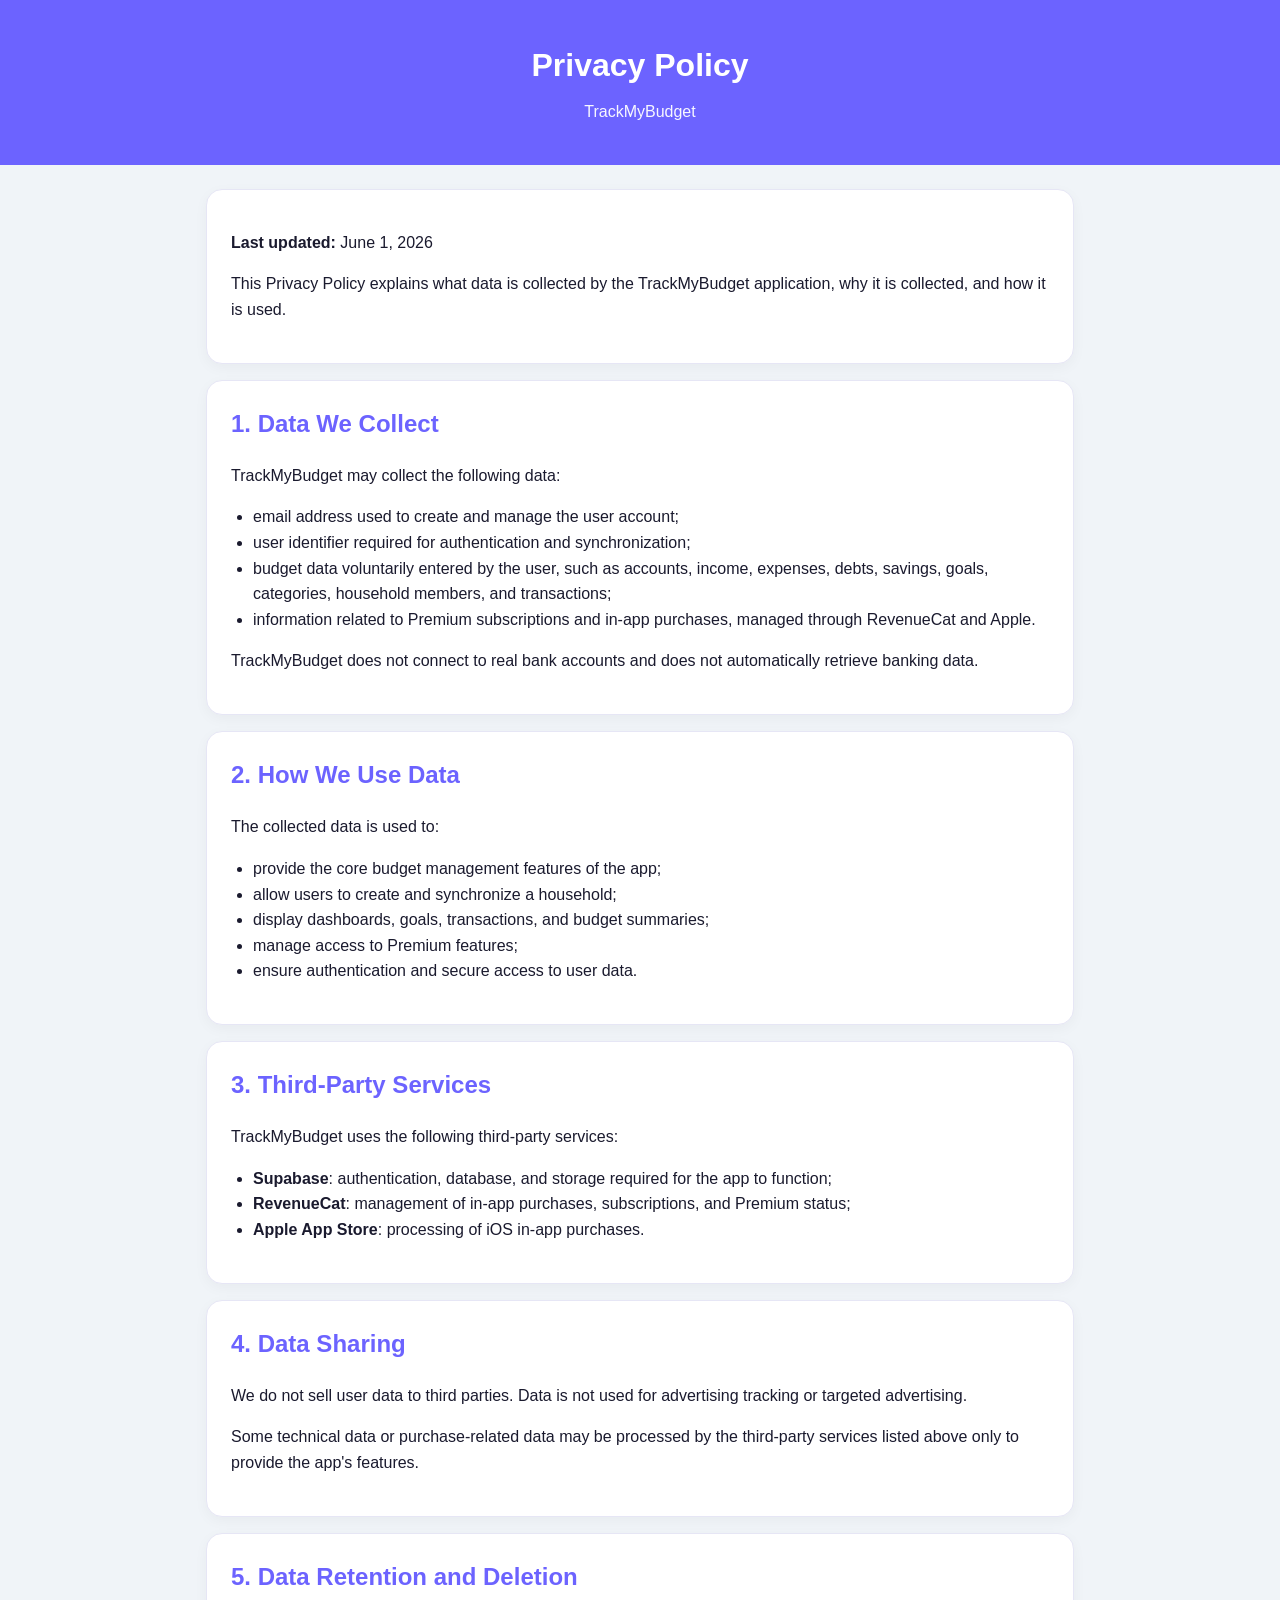
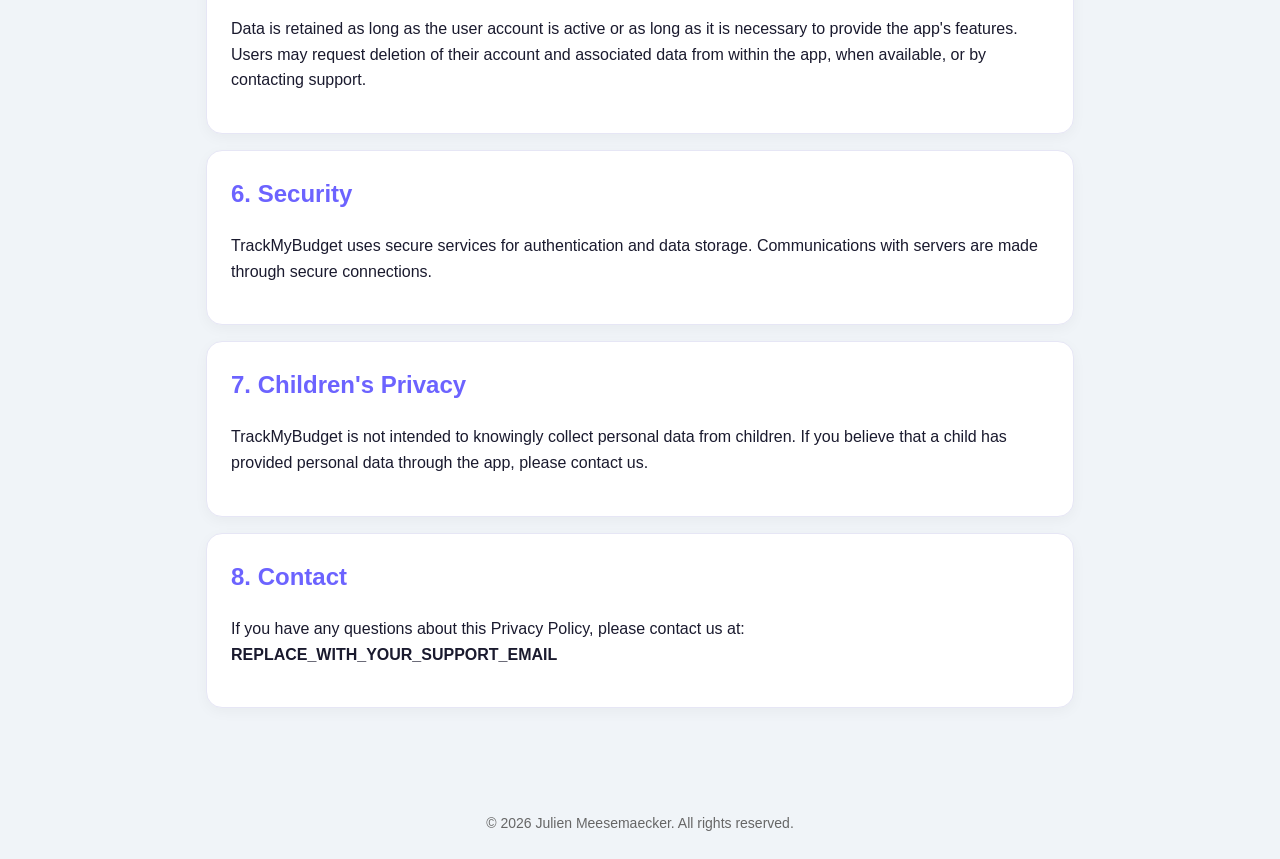
==== privacy_en.html @ 08b19006 "Add files via upload" ====
<!doctype html>
<html lang="en">
<head>
  <meta charset="utf-8">
  <meta name="viewport" content="width=device-width, initial-scale=1">
  <title>TrackMyBudget - Privacy Policy</title>
  <link rel="stylesheet" href="styles.css">
</head>
<body>
  <header>
    <h1>Privacy Policy</h1>
    <p>TrackMyBudget</p>
  </header>

  <main>
    <section class="card">
      <p><strong>Last updated:</strong> June 1, 2026</p>
      <p>
        This Privacy Policy explains what data is collected by the TrackMyBudget application,
        why it is collected, and how it is used.
      </p>
    </section>

    <section class="card">
      <h2>1. Data We Collect</h2>
      <p>TrackMyBudget may collect the following data:</p>
      <ul>
        <li>email address used to create and manage the user account;</li>
        <li>user identifier required for authentication and synchronization;</li>
        <li>budget data voluntarily entered by the user, such as accounts, income, expenses, debts, savings, goals, categories, household members, and transactions;</li>
        <li>information related to Premium subscriptions and in-app purchases, managed through RevenueCat and Apple.</li>
      </ul>
      <p>
        TrackMyBudget does not connect to real bank accounts and does not automatically retrieve banking data.
      </p>
    </section>

    <section class="card">
      <h2>2. How We Use Data</h2>
      <p>The collected data is used to:</p>
      <ul>
        <li>provide the core budget management features of the app;</li>
        <li>allow users to create and synchronize a household;</li>
        <li>display dashboards, goals, transactions, and budget summaries;</li>
        <li>manage access to Premium features;</li>
        <li>ensure authentication and secure access to user data.</li>
      </ul>
    </section>

    <section class="card">
      <h2>3. Third-Party Services</h2>
      <p>TrackMyBudget uses the following third-party services:</p>
      <ul>
        <li><strong>Supabase</strong>: authentication, database, and storage required for the app to function;</li>
        <li><strong>RevenueCat</strong>: management of in-app purchases, subscriptions, and Premium status;</li>
        <li><strong>Apple App Store</strong>: processing of iOS in-app purchases.</li>
      </ul>
    </section>

    <section class="card">
      <h2>4. Data Sharing</h2>
      <p>
        We do not sell user data to third parties. Data is not used for advertising tracking or targeted advertising.
      </p>
      <p>
        Some technical data or purchase-related data may be processed by the third-party services listed above
        only to provide the app's features.
      </p>
    </section>

    <section class="card">
      <h2>5. Data Retention and Deletion</h2>
      <p>
        Data is retained as long as the user account is active or as long as it is necessary to provide the app's features.
        Users may request deletion of their account and associated data from within the app, when available,
        or by contacting support.
      </p>
    </section>

    <section class="card">
      <h2>6. Security</h2>
      <p>
        TrackMyBudget uses secure services for authentication and data storage.
        Communications with servers are made through secure connections.
      </p>
    </section>

    <section class="card">
      <h2>7. Children's Privacy</h2>
      <p>
        TrackMyBudget is not intended to knowingly collect personal data from children.
        If you believe that a child has provided personal data through the app, please contact us.
      </p>
    </section>

    <section class="card">
      <h2>8. Contact</h2>
      <p>
        If you have any questions about this Privacy Policy, please contact us at:
        <strong>REPLACE_WITH_YOUR_SUPPORT_EMAIL</strong>
      </p>
    </section>
  </main>

  <footer>
    © 2026 Julien Meesemaecker. All rights reserved.
  </footer>
</body>
</html>
---- styles.css ----
:root{--bg:#f0f4f8;--card:#fff;--primary:#6c63ff;--text:#1a1a2e;--muted:#666;--border:#e6e6f5}*{box-sizing:border-box}body{margin:0;font-family:-apple-system,BlinkMacSystemFont,"Segoe UI",Roboto,Arial,sans-serif;background:var(--bg);color:var(--text);line-height:1.6}header{background:var(--primary);color:#fff;padding:40px 20px;text-align:center}header h1{margin:0;font-size:32px}header p{margin:8px 0 0;opacity:.95}main{max-width:900px;margin:24px auto;padding:0 16px 40px}.card{background:var(--card);border:1px solid var(--border);border-radius:16px;padding:24px;margin-bottom:16px;box-shadow:0 4px 14px rgba(0,0,0,.04)}h2{color:var(--primary);margin-top:0}a{color:var(--primary);font-weight:600}ul{padding-left:22px}footer{text-align:center;color:var(--muted);padding:24px;font-size:14px}
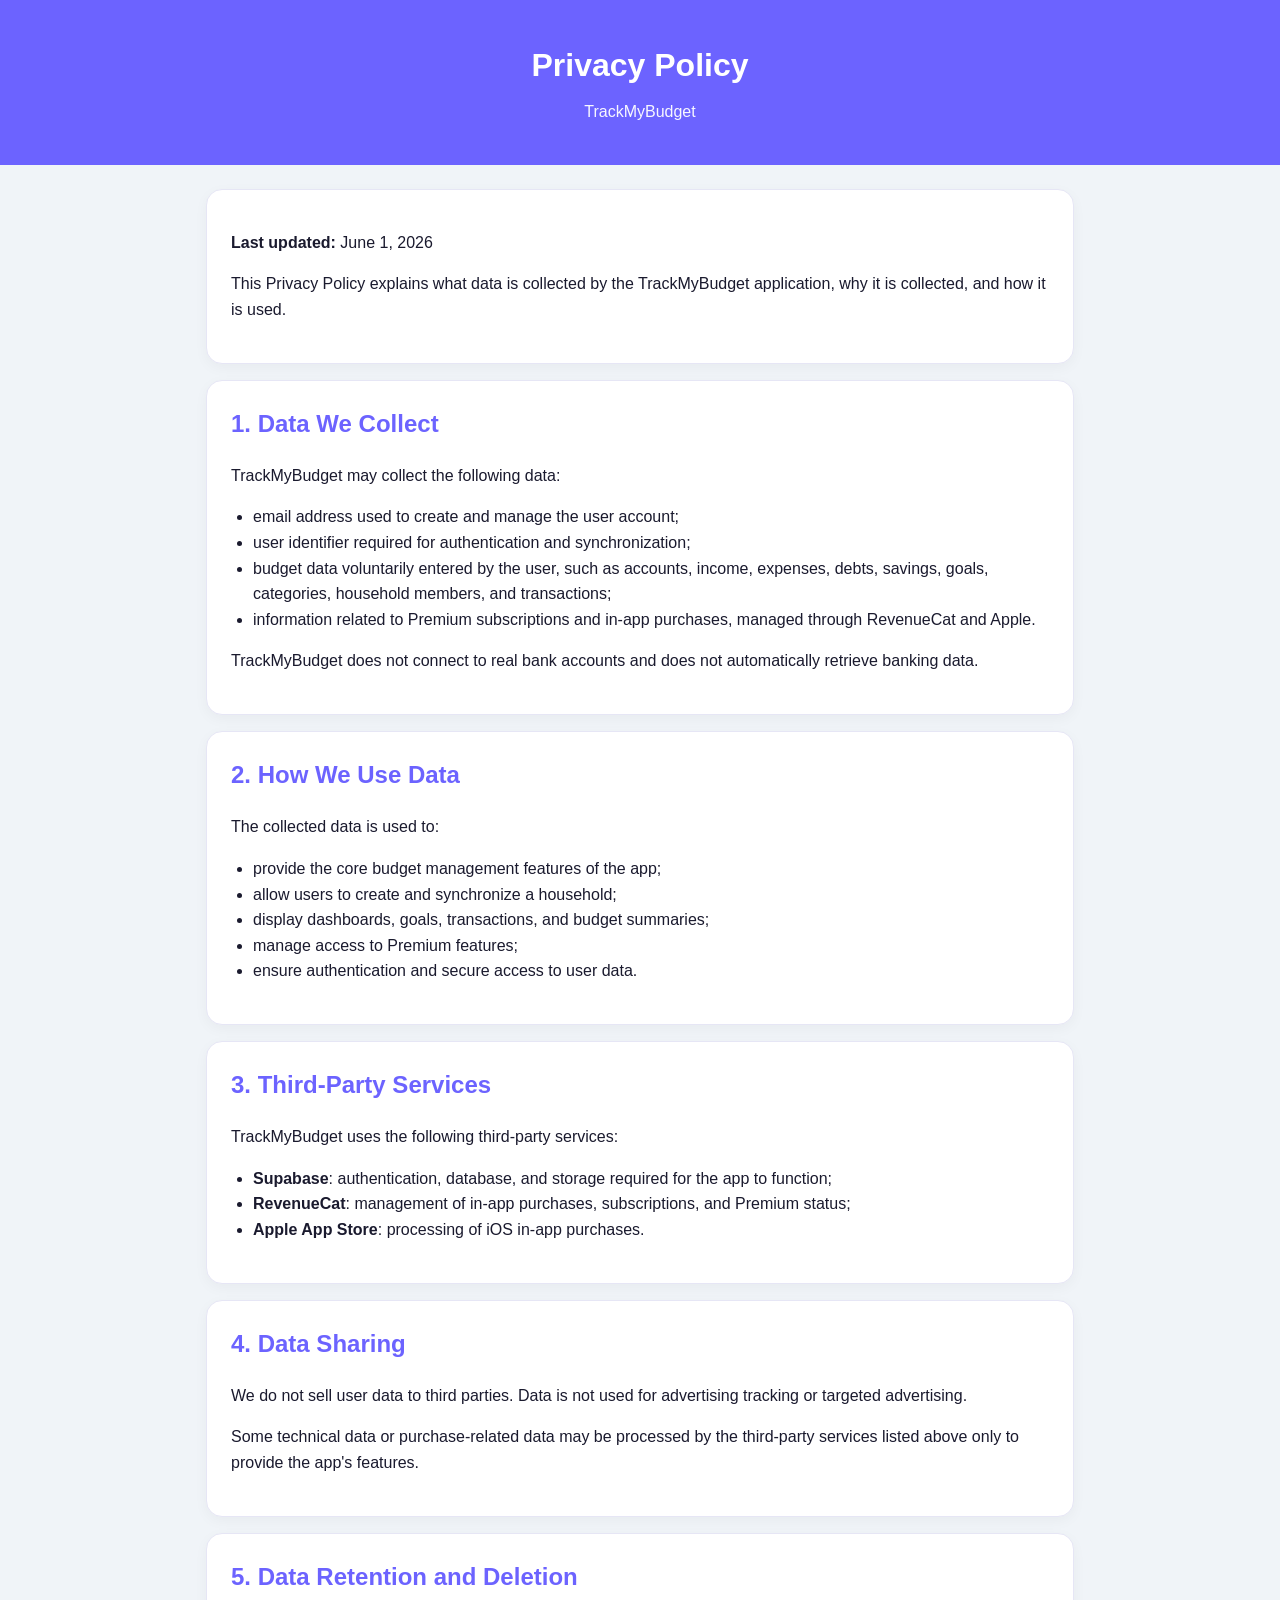
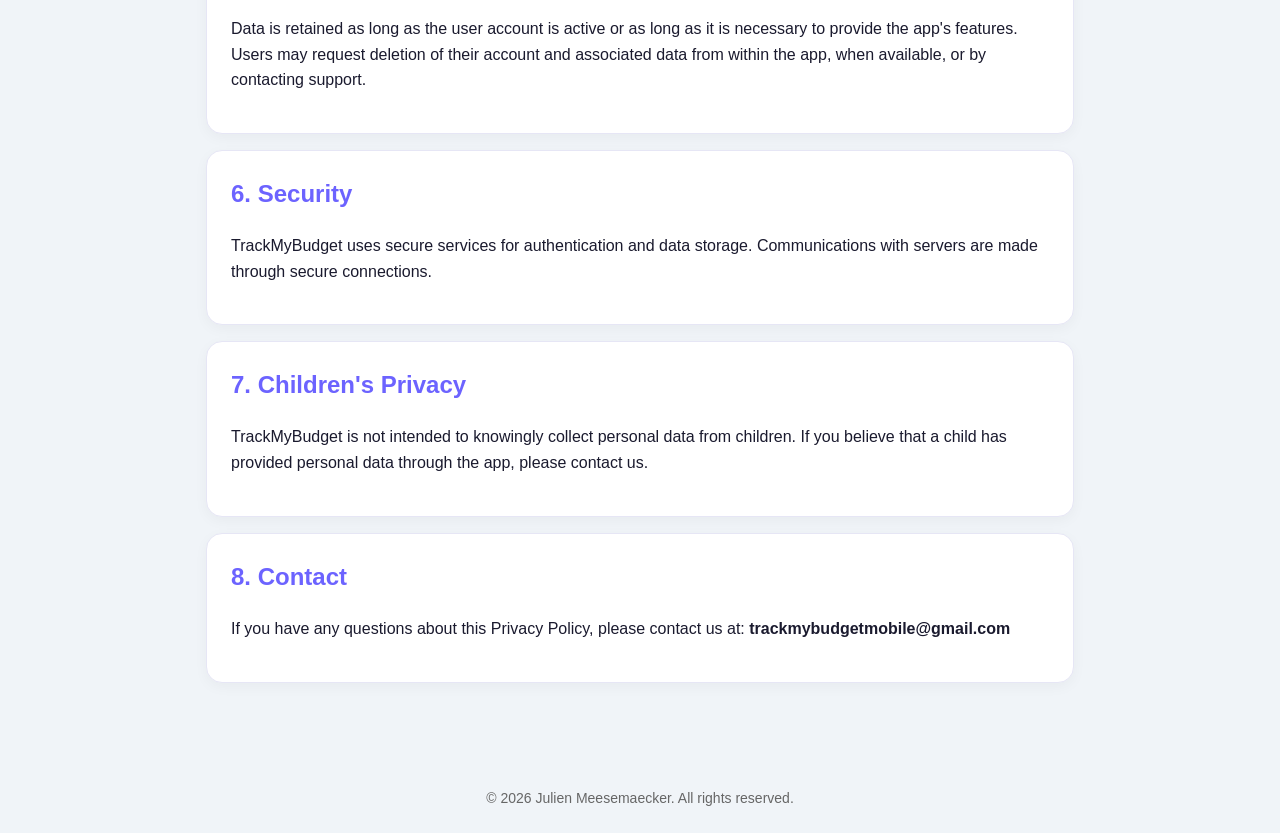
==== commit 1bbda07f: "Update privacy_en.html" ====
--- a/privacy_en.html
+++ b/privacy_en.html
@@ -97,7 +97,7 @@
       <h2>8. Contact</h2>
       <p>
         If you have any questions about this Privacy Policy, please contact us at:
-        <strong>REPLACE_WITH_YOUR_SUPPORT_EMAIL</strong>
+        <strong>trackmybudgetmobile@gmail.com</strong>
       </p>
     </section>
   </main>
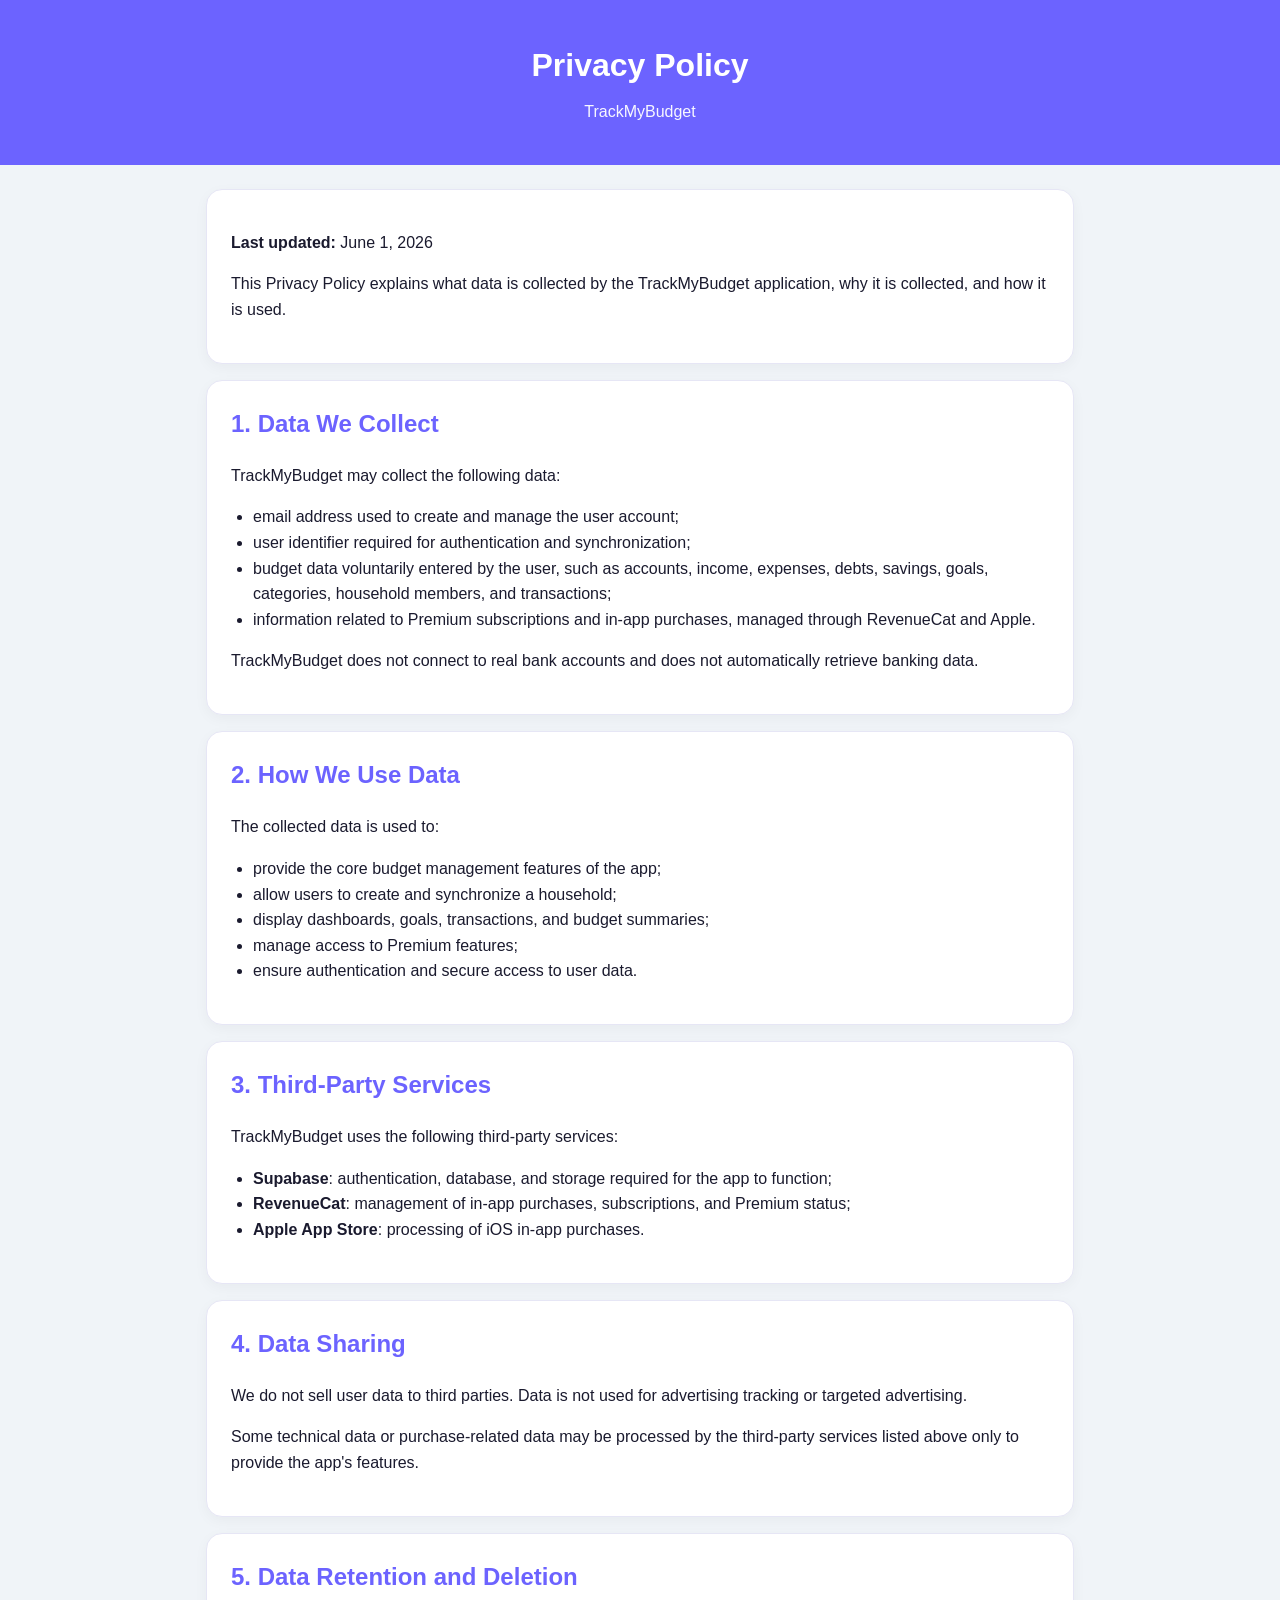
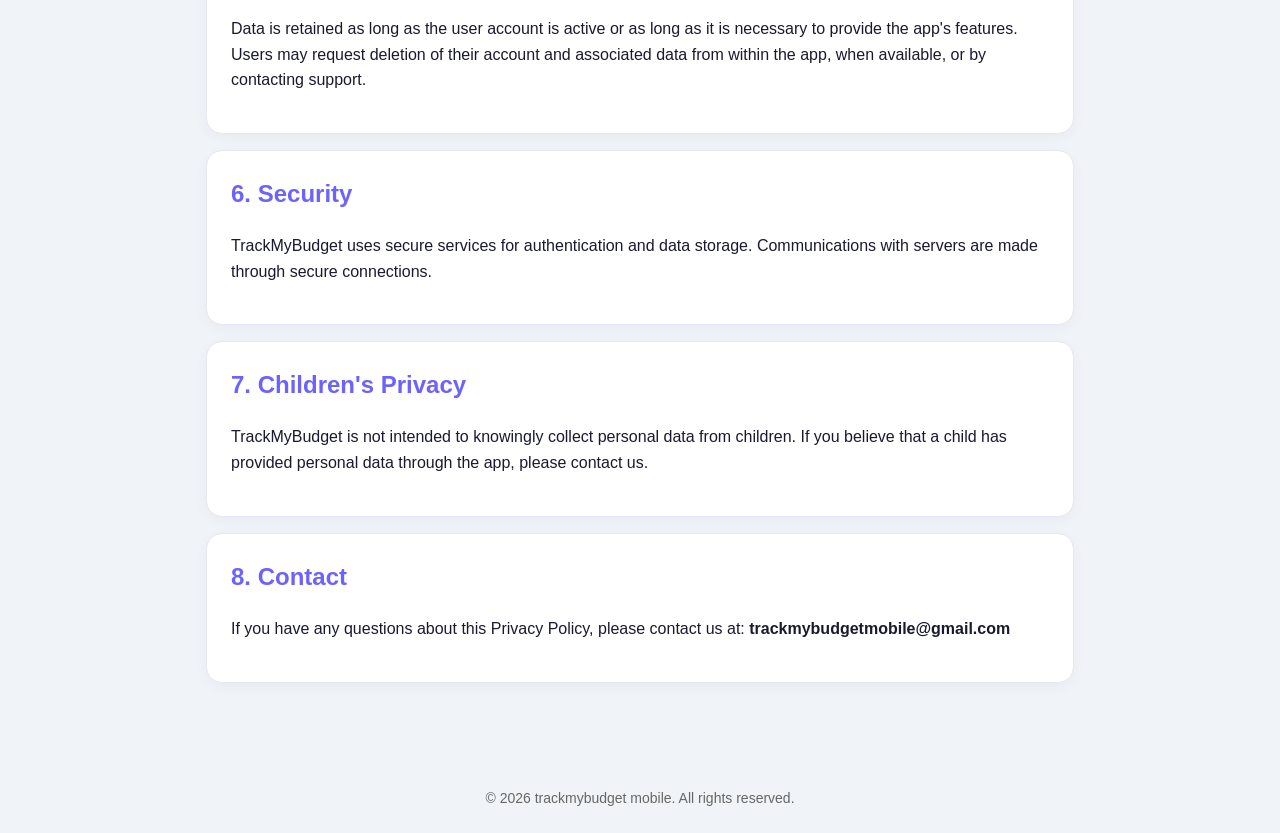
==== commit b38bba3f: "Update privacy_en.html" ====
--- a/privacy_en.html
+++ b/privacy_en.html
@@ -103,7 +103,7 @@
   </main>
 
   <footer>
-    © 2026 Julien Meesemaecker. All rights reserved.
+    © 2026 trackmybudget mobile. All rights reserved.
   </footer>
 </body>
 </html>
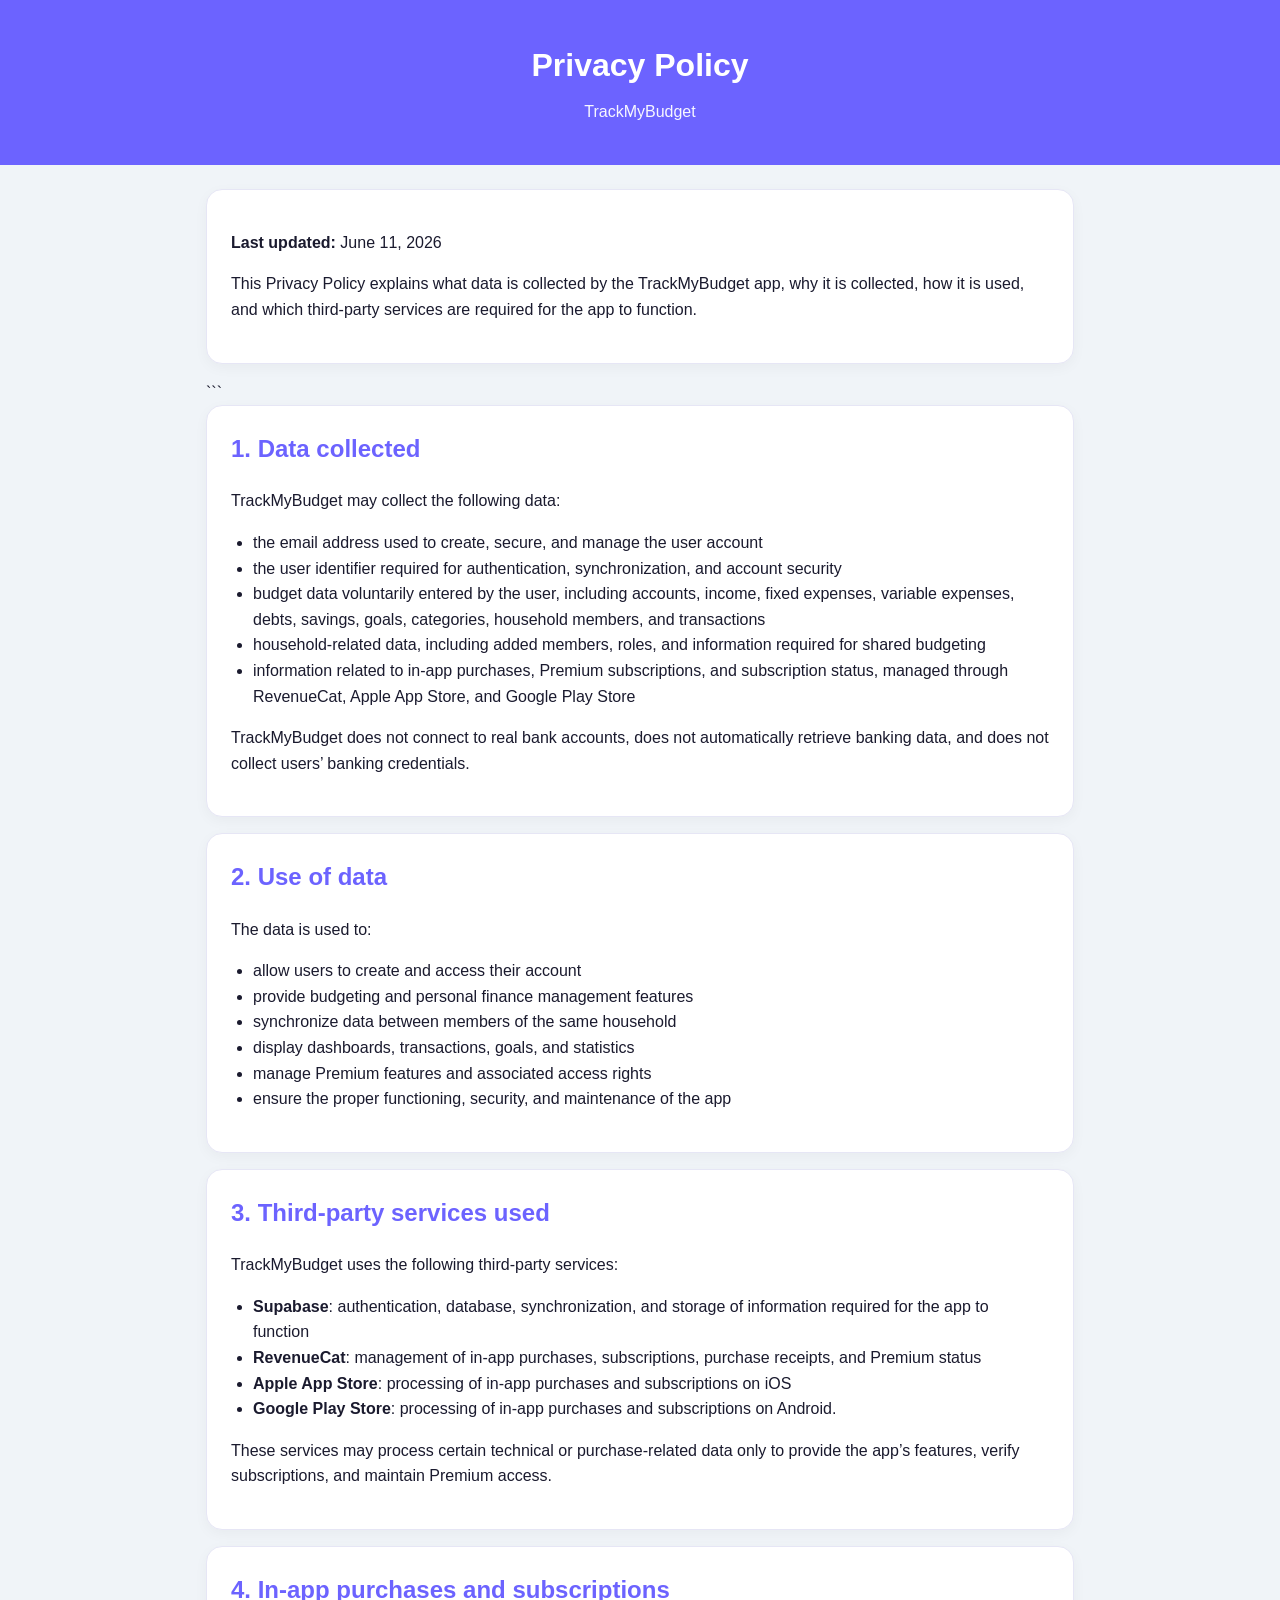
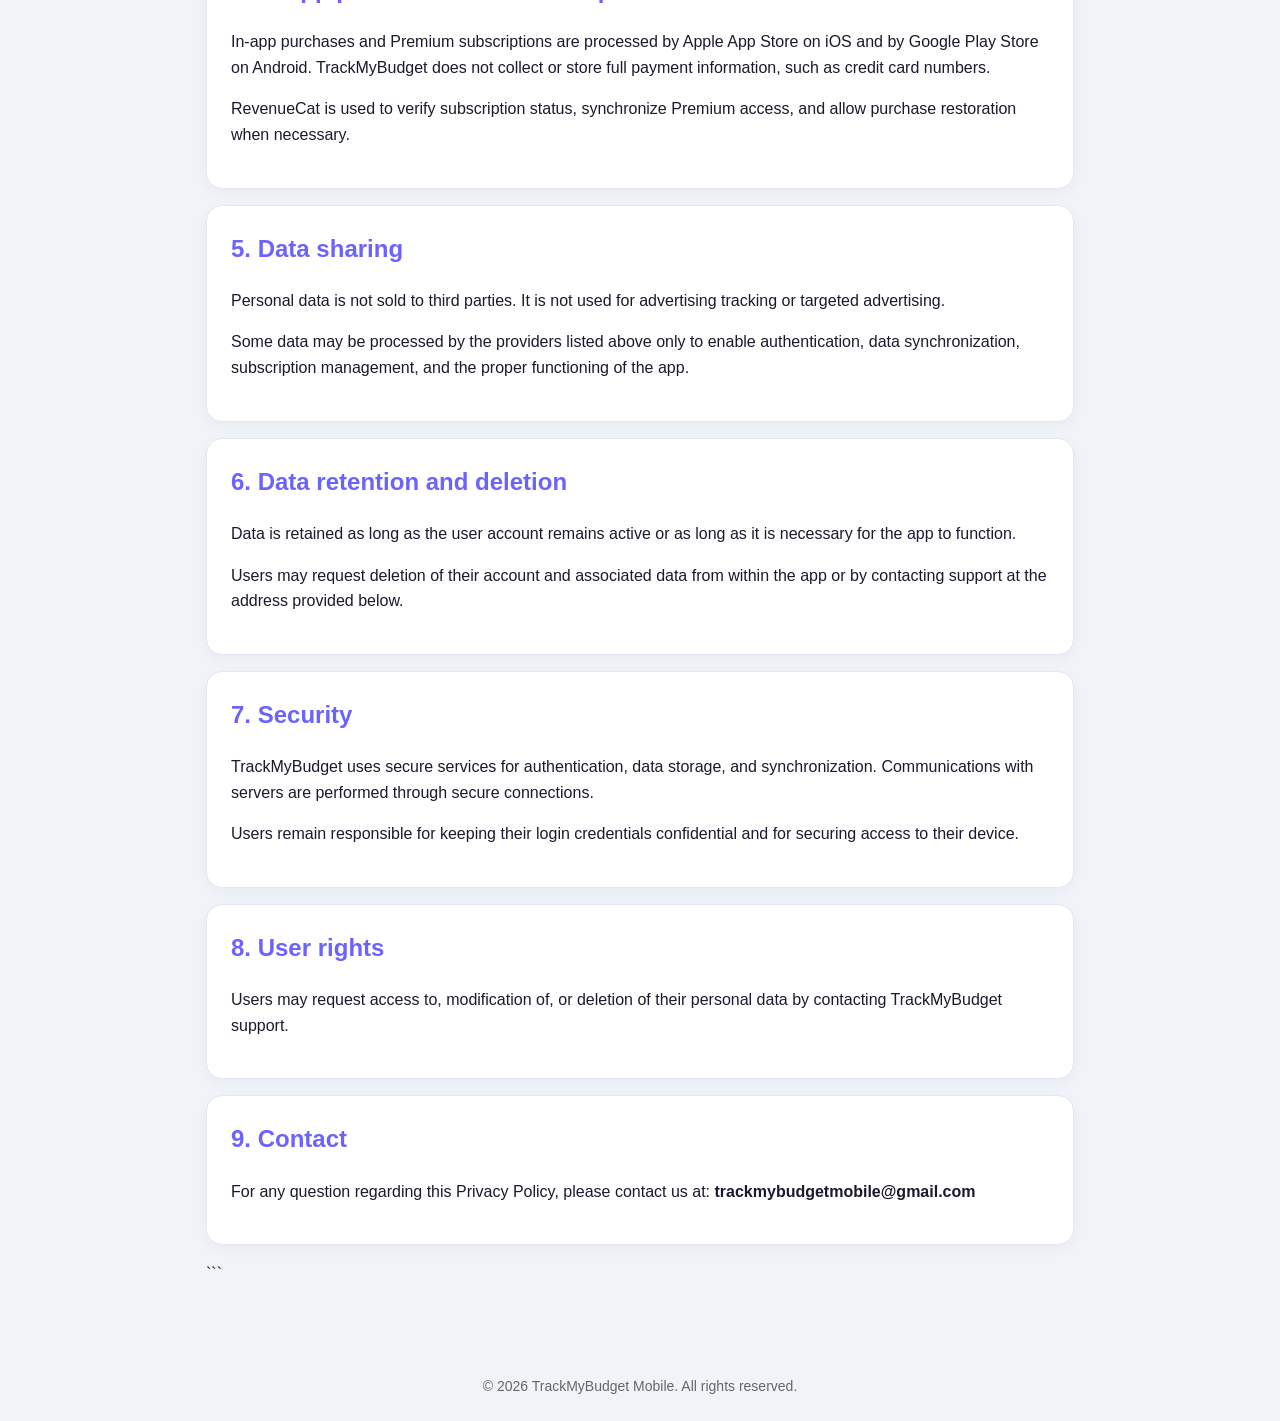
==== commit 378eac0f: "Update privacy_en.html" ====
--- a/privacy_en.html
+++ b/privacy_en.html
@@ -1,4 +1,5 @@
 <!doctype html>
+
 <html lang="en">
 <head>
   <meta charset="utf-8">
@@ -6,6 +7,7 @@
   <title>TrackMyBudget - Privacy Policy</title>
   <link rel="stylesheet" href="styles.css">
 </head>
+
 <body>
   <header>
     <h1>Privacy Policy</h1>
@@ -14,96 +16,151 @@
 
   <main>
     <section class="card">
-      <p><strong>Last updated:</strong> June 1, 2026</p>
+      <p><strong>Last updated:</strong> June 11, 2026</p>
       <p>
-        This Privacy Policy explains what data is collected by the TrackMyBudget application,
-        why it is collected, and how it is used.
+        This Privacy Policy explains what data is collected by the TrackMyBudget app, why it is collected,
+        how it is used, and which third-party services are required for the app to function.
       </p>
     </section>
 
-    <section class="card">
-      <h2>1. Data We Collect</h2>
-      <p>TrackMyBudget may collect the following data:</p>
-      <ul>
-        <li>email address used to create and manage the user account;</li>
-        <li>user identifier required for authentication and synchronization;</li>
-        <li>budget data voluntarily entered by the user, such as accounts, income, expenses, debts, savings, goals, categories, household members, and transactions;</li>
-        <li>information related to Premium subscriptions and in-app purchases, managed through RevenueCat and Apple.</li>
-      </ul>
-      <p>
-        TrackMyBudget does not connect to real bank accounts and does not automatically retrieve banking data.
-      </p>
-    </section>
+```
+<section class="card">
+  <h2>1. Data collected</h2>
+  <p>TrackMyBudget may collect the following data:</p>
 
-    <section class="card">
-      <h2>2. How We Use Data</h2>
-      <p>The collected data is used to:</p>
-      <ul>
-        <li>provide the core budget management features of the app;</li>
-        <li>allow users to create and synchronize a household;</li>
-        <li>display dashboards, goals, transactions, and budget summaries;</li>
-        <li>manage access to Premium features;</li>
-        <li>ensure authentication and secure access to user data.</li>
-      </ul>
-    </section>
+  <ul>
+    <li>the email address used to create, secure, and manage the user account</li>
+    <li>the user identifier required for authentication, synchronization, and account security</li>
+    <li>
+      budget data voluntarily entered by the user, including accounts, income, fixed expenses,
+      variable expenses, debts, savings, goals, categories, household members, and transactions
+    </li>
+    <li>household-related data, including added members, roles, and information required for shared budgeting</li>
+    <li>
+      information related to in-app purchases, Premium subscriptions, and subscription status, managed through
+      RevenueCat, Apple App Store, and Google Play Store
+    </li>
+  </ul>
 
-    <section class="card">
-      <h2>3. Third-Party Services</h2>
-      <p>TrackMyBudget uses the following third-party services:</p>
-      <ul>
-        <li><strong>Supabase</strong>: authentication, database, and storage required for the app to function;</li>
-        <li><strong>RevenueCat</strong>: management of in-app purchases, subscriptions, and Premium status;</li>
-        <li><strong>Apple App Store</strong>: processing of iOS in-app purchases.</li>
-      </ul>
-    </section>
+  <p>
+    TrackMyBudget does not connect to real bank accounts, does not automatically retrieve banking data,
+    and does not collect users’ banking credentials.
+  </p>
+</section>
 
-    <section class="card">
-      <h2>4. Data Sharing</h2>
-      <p>
-        We do not sell user data to third parties. Data is not used for advertising tracking or targeted advertising.
-      </p>
-      <p>
-        Some technical data or purchase-related data may be processed by the third-party services listed above
-        only to provide the app's features.
-      </p>
-    </section>
+<section class="card">
+  <h2>2. Use of data</h2>
+  <p>The data is used to:</p>
 
-    <section class="card">
-      <h2>5. Data Retention and Deletion</h2>
-      <p>
-        Data is retained as long as the user account is active or as long as it is necessary to provide the app's features.
-        Users may request deletion of their account and associated data from within the app, when available,
-        or by contacting support.
-      </p>
-    </section>
+  <ul>
+    <li>allow users to create and access their account</li>
+    <li>provide budgeting and personal finance management features</li>
+    <li>synchronize data between members of the same household</li>
+    <li>display dashboards, transactions, goals, and statistics</li>
+    <li>manage Premium features and associated access rights</li>
+    <li>ensure the proper functioning, security, and maintenance of the app</li>
+  </ul>
+</section>
 
-    <section class="card">
-      <h2>6. Security</h2>
-      <p>
-        TrackMyBudget uses secure services for authentication and data storage.
-        Communications with servers are made through secure connections.
-      </p>
-    </section>
+<section class="card">
+  <h2>3. Third-party services used</h2>
+  <p>TrackMyBudget uses the following third-party services:</p>
 
-    <section class="card">
-      <h2>7. Children's Privacy</h2>
-      <p>
-        TrackMyBudget is not intended to knowingly collect personal data from children.
-        If you believe that a child has provided personal data through the app, please contact us.
-      </p>
-    </section>
+  <ul>
+    <li>
+      <strong>Supabase</strong>: authentication, database, synchronization, and storage of information
+      required for the app to function
+    </li>
+    <li>
+      <strong>RevenueCat</strong>: management of in-app purchases, subscriptions, purchase receipts,
+      and Premium status
+    </li>
+    <li>
+      <strong>Apple App Store</strong>: processing of in-app purchases and subscriptions on iOS
+    </li>
+    <li>
+      <strong>Google Play Store</strong>: processing of in-app purchases and subscriptions on Android.
+    </li>
+  </ul>
 
-    <section class="card">
-      <h2>8. Contact</h2>
-      <p>
-        If you have any questions about this Privacy Policy, please contact us at:
-        <strong>trackmybudgetmobile@gmail.com</strong>
-      </p>
-    </section>
+  <p>
+    These services may process certain technical or purchase-related data only to provide the app’s features,
+    verify subscriptions, and maintain Premium access.
+  </p>
+</section>
+
+<section class="card">
+  <h2>4. In-app purchases and subscriptions</h2>
+  <p>
+    In-app purchases and Premium subscriptions are processed by Apple App Store on iOS and by Google Play Store
+    on Android. TrackMyBudget does not collect or store full payment information, such as credit card numbers.
+  </p>
+
+  <p>
+    RevenueCat is used to verify subscription status, synchronize Premium access, and allow purchase restoration
+    when necessary.
+  </p>
+</section>
+
+<section class="card">
+  <h2>5. Data sharing</h2>
+  <p>
+    Personal data is not sold to third parties. It is not used for advertising tracking or targeted advertising.
+  </p>
+
+  <p>
+    Some data may be processed by the providers listed above only to enable authentication, data synchronization,
+    subscription management, and the proper functioning of the app.
+  </p>
+</section>
+
+<section class="card">
+  <h2>6. Data retention and deletion</h2>
+  <p>
+    Data is retained as long as the user account remains active or as long as it is necessary for the app to
+    function.
+  </p>
+
+  <p>
+    Users may request deletion of their account and associated data from within the app or by contacting support
+    at the address provided below.
+  </p>
+</section>
+
+<section class="card">
+  <h2>7. Security</h2>
+  <p>
+    TrackMyBudget uses secure services for authentication, data storage, and synchronization. Communications with
+    servers are performed through secure connections.
+  </p>
+
+  <p>
+    Users remain responsible for keeping their login credentials confidential and for securing access to their
+    device.
+  </p>
+</section>
+
+<section class="card">
+  <h2>8. User rights</h2>
+  <p>
+    Users may request access to, modification of, or deletion of their personal data by contacting
+    TrackMyBudget support.
+  </p>
+</section>
+
+<section class="card">
+  <h2>9. Contact</h2>
+  <p>
+    For any question regarding this Privacy Policy, please contact us at:
+    <strong>trackmybudgetmobile@gmail.com</strong>
+  </p>
+</section>
+```
+
   </main>
 
   <footer>
-    © 2026 trackmybudget mobile. All rights reserved.
+    © 2026 TrackMyBudget Mobile. All rights reserved.
   </footer>
 </body>
 </html>
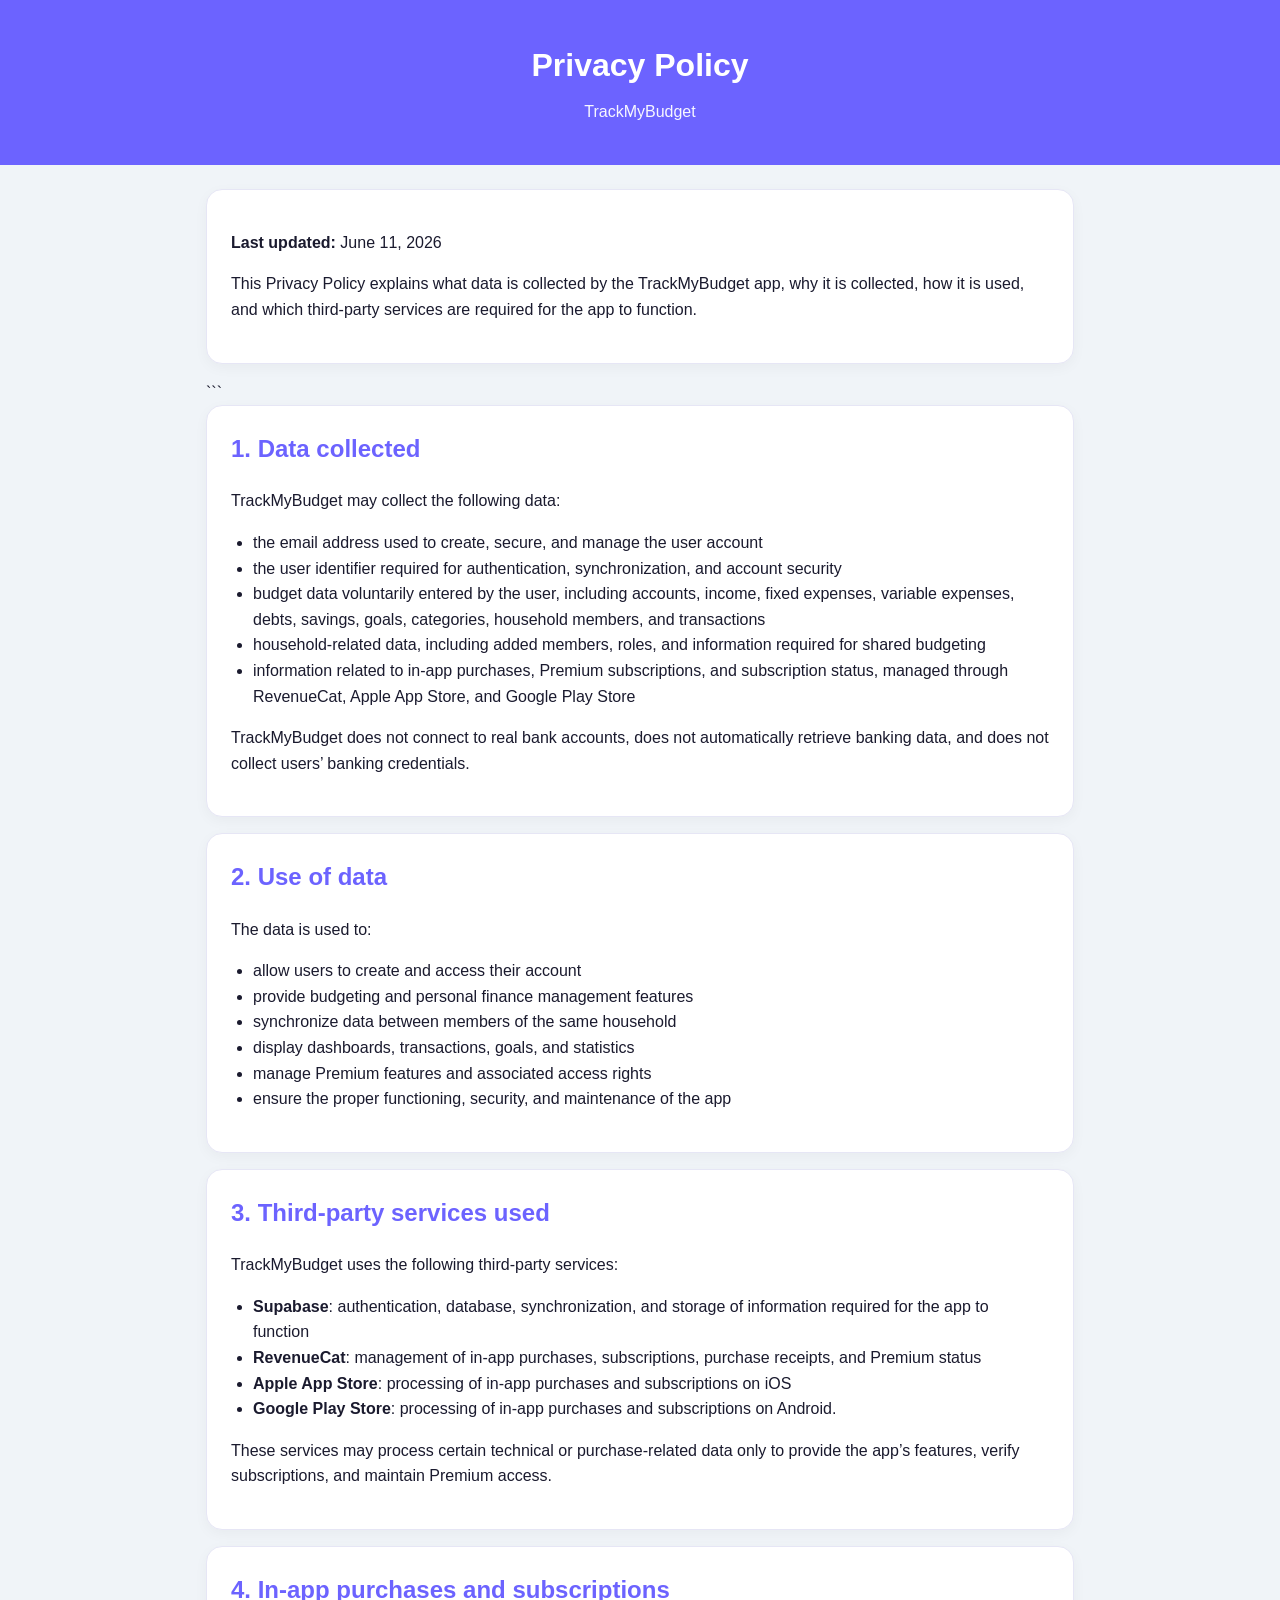
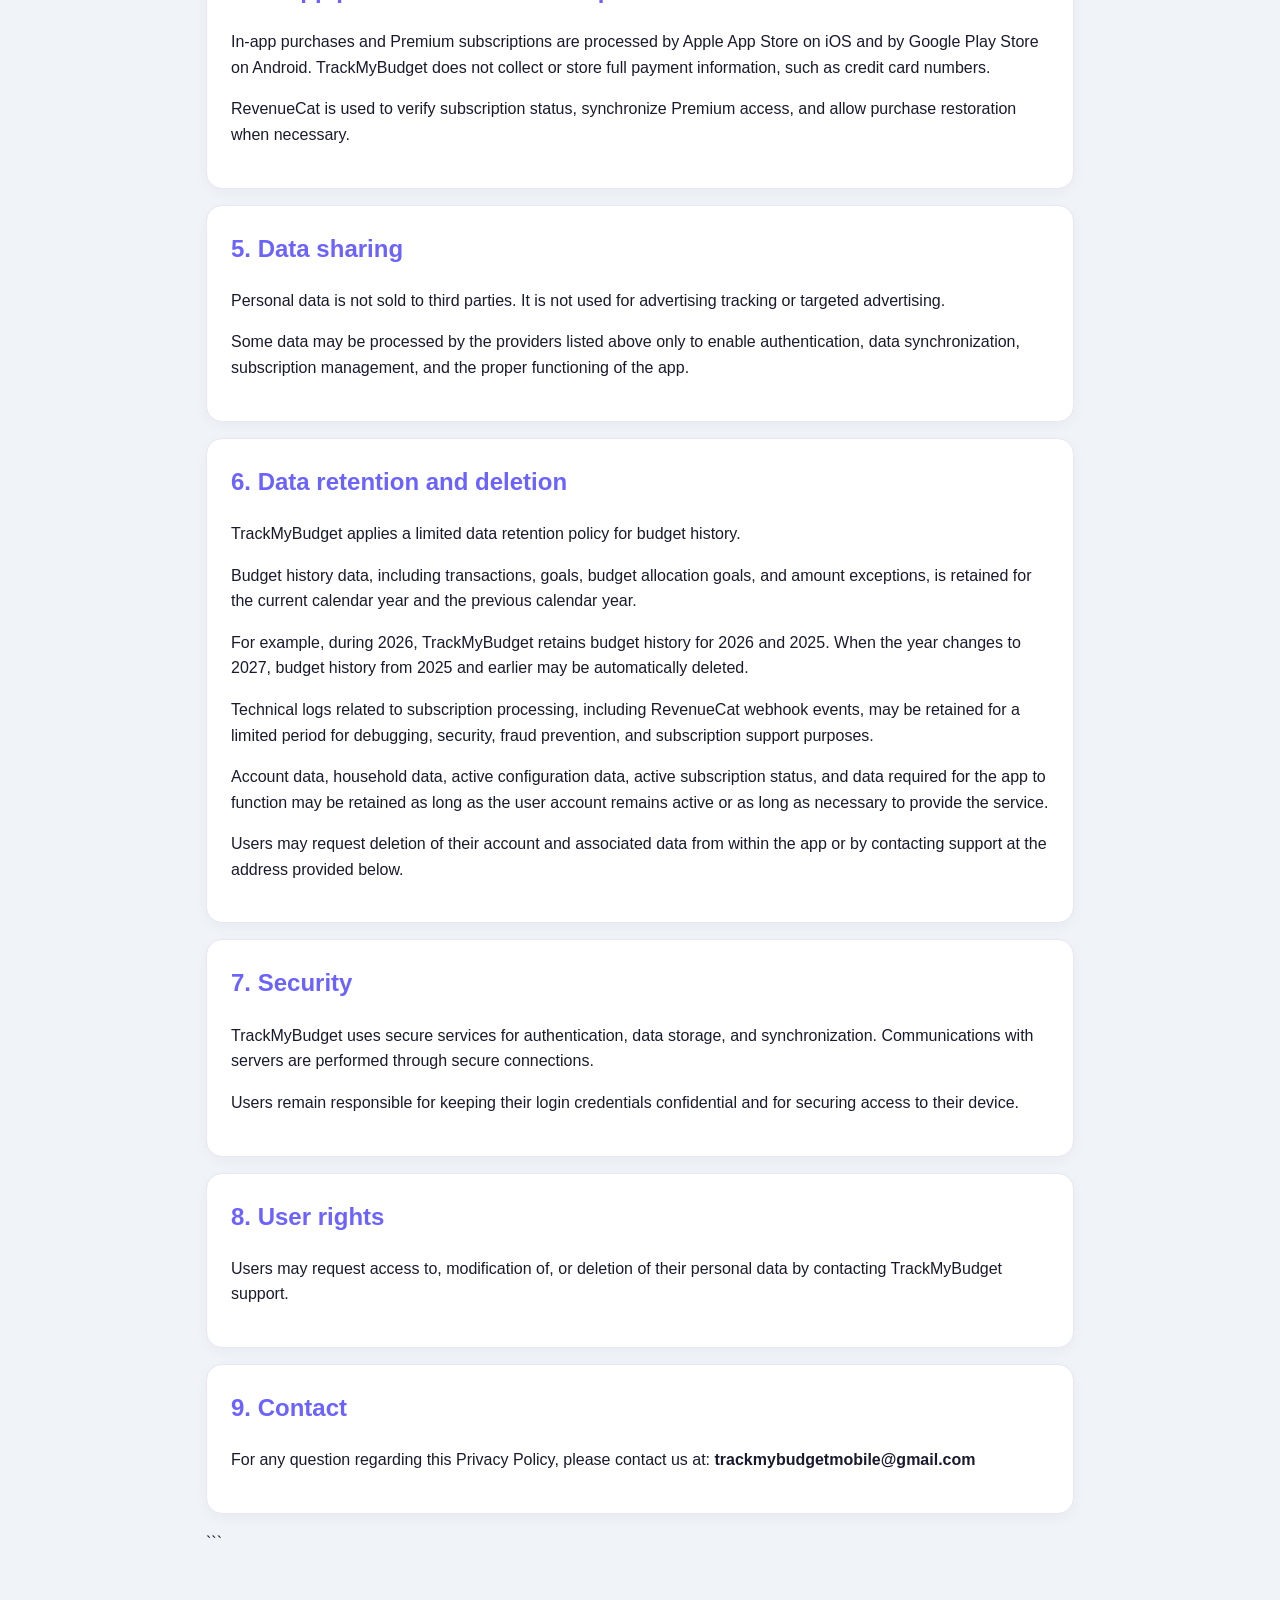
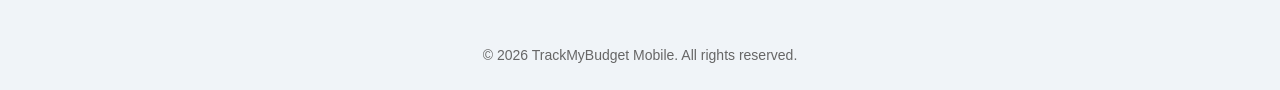
==== commit 8f31865a: "Update privacy_en.html" ====
--- a/privacy_en.html
+++ b/privacy_en.html
@@ -116,16 +116,14 @@
 
 <section class="card">
   <h2>6. Data retention and deletion</h2>
-  <p>
-    Data is retained as long as the user account remains active or as long as it is necessary for the app to
-    function.
-  </p>
+  <p>TrackMyBudget applies a limited data retention policy for budget history.</p>
+  <p>Budget history data, including transactions, goals, budget allocation goals, and amount exceptions, is retained for the current calendar year and the previous calendar year.</p>
+  <p>For example, during 2026, TrackMyBudget retains budget history for 2026 and 2025. When the year changes to 2027, budget history from 2025 and earlier may be automatically deleted.</p>
+  <p>Technical logs related to subscription processing, including RevenueCat webhook events, may be retained for a limited period for debugging, security, fraud prevention, and subscription support purposes.</p>
+  <p>Account data, household data, active configuration data, active subscription status, and data required for the app to function may be retained as long as the user account remains active or as long as necessary to provide the service.</p>
+  <p>Users may request deletion of their account and associated data from within the app or by contacting support at the address provided below.</p>
+</section>
 
-  <p>
-    Users may request deletion of their account and associated data from within the app or by contacting support
-    at the address provided below.
-  </p>
-</section>
 
 <section class="card">
   <h2>7. Security</h2>
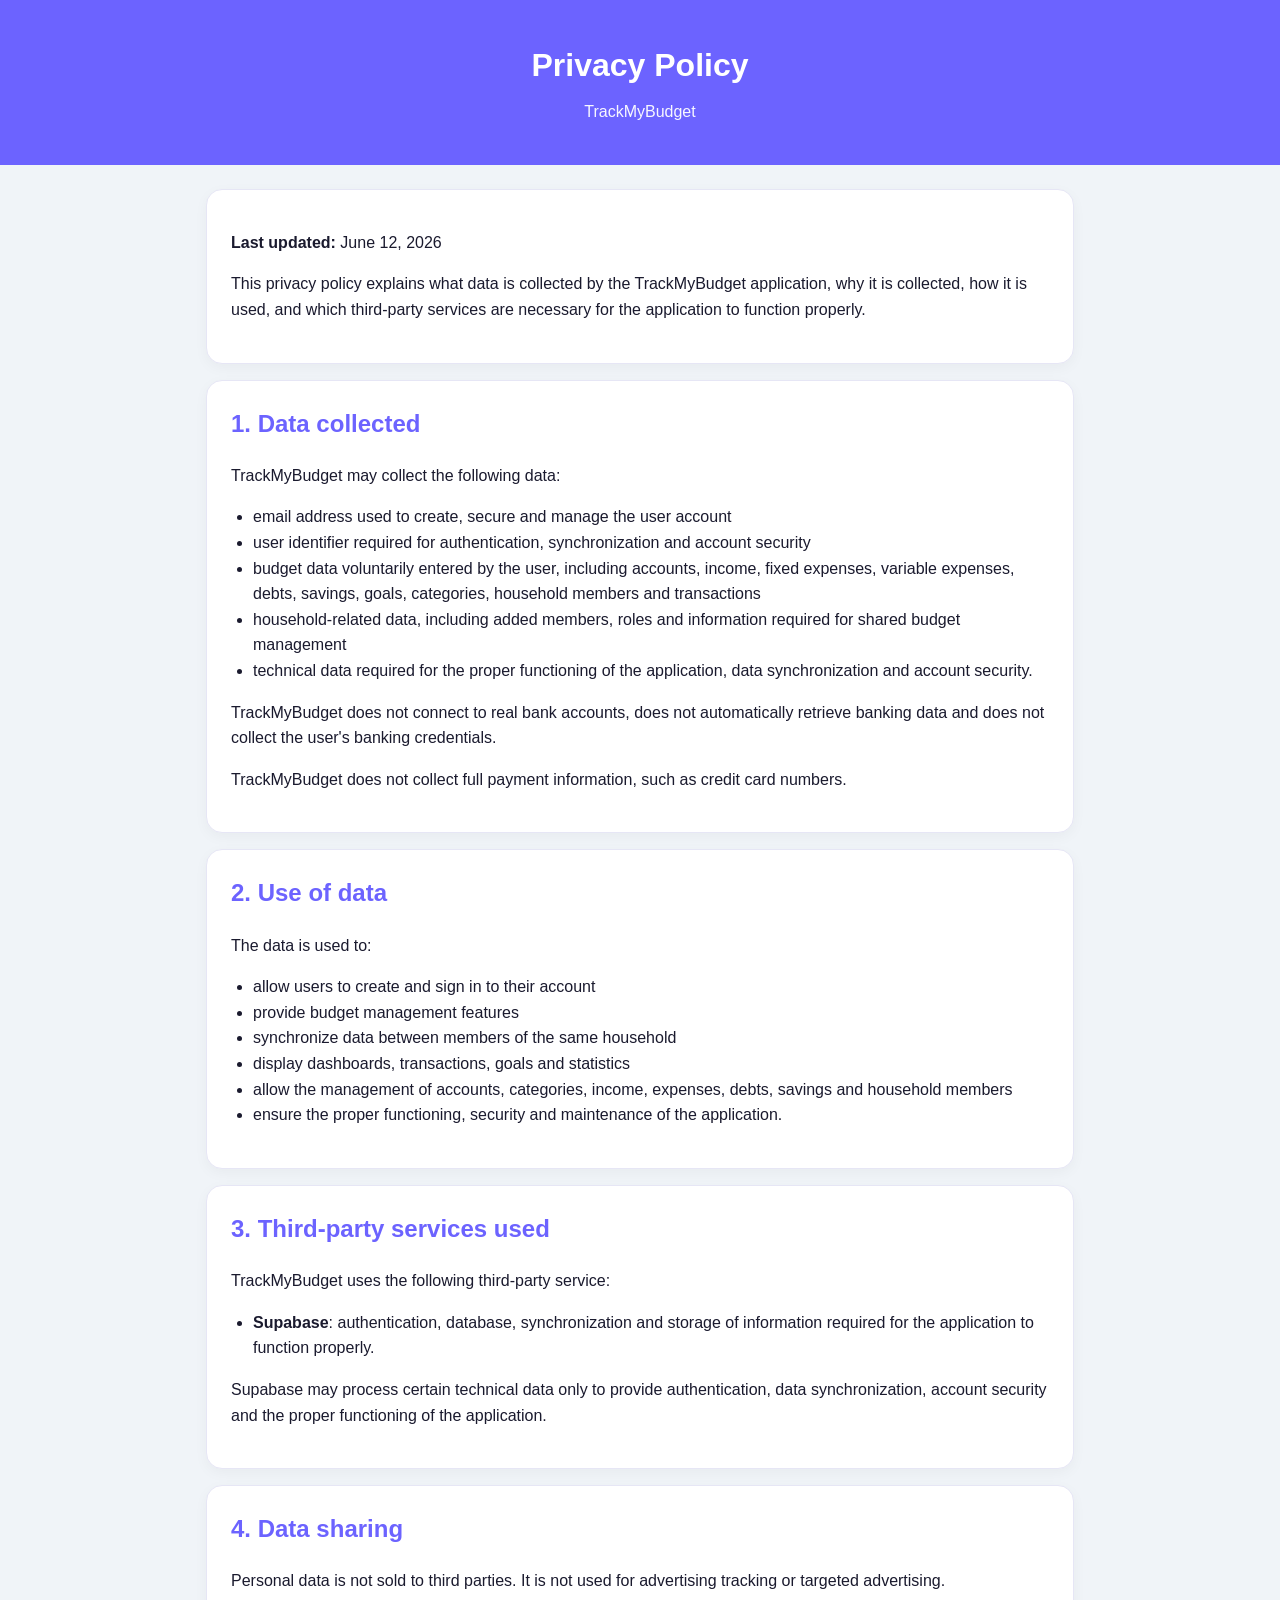
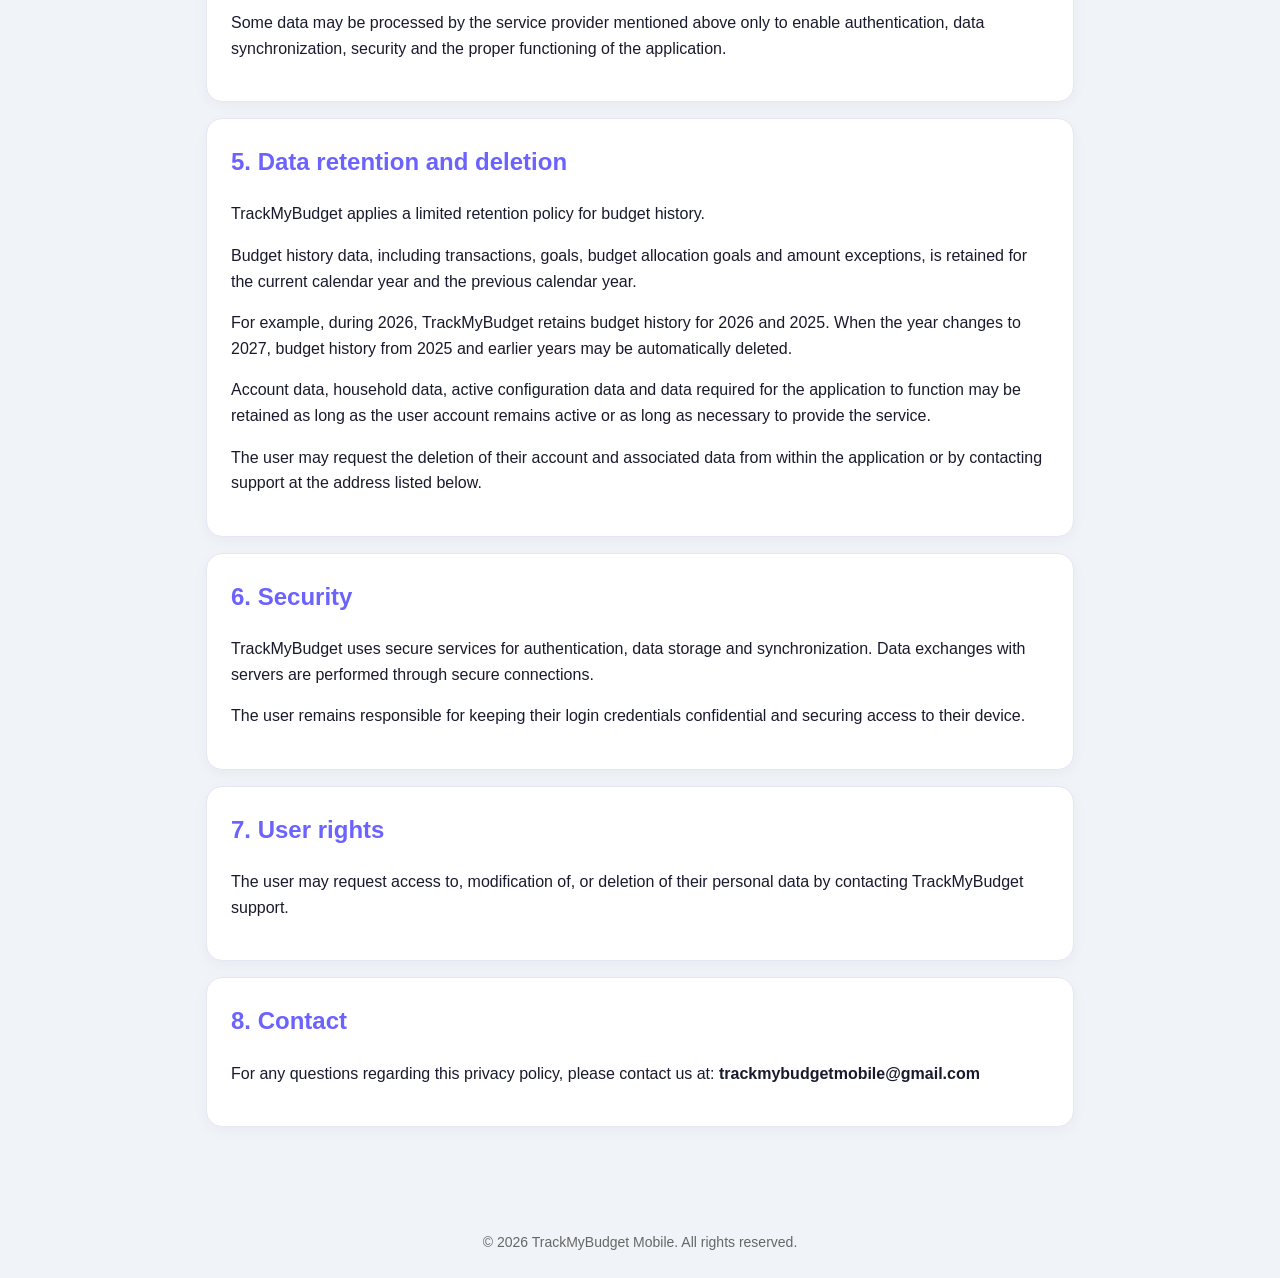
==== commit 149b4300: "Update privacy_en.html" ====
--- a/privacy_en.html
+++ b/privacy_en.html
@@ -16,35 +16,41 @@
 
   <main>
     <section class="card">
-      <p><strong>Last updated:</strong> June 11, 2026</p>
+      <p><strong>Last updated:</strong> June 12, 2026</p>
       <p>
-        This Privacy Policy explains what data is collected by the TrackMyBudget app, why it is collected,
-        how it is used, and which third-party services are required for the app to function.
+        This privacy policy explains what data is collected by the TrackMyBudget application,
+        why it is collected, how it is used, and which third-party services are necessary for
+        the application to function properly.
       </p>
     </section>
-
-```
 <section class="card">
   <h2>1. Data collected</h2>
   <p>TrackMyBudget may collect the following data:</p>
 
   <ul>
-    <li>the email address used to create, secure, and manage the user account</li>
-    <li>the user identifier required for authentication, synchronization, and account security</li>
+    <li>email address used to create, secure and manage the user account</li>
+    <li>user identifier required for authentication, synchronization and account security</li>
     <li>
       budget data voluntarily entered by the user, including accounts, income, fixed expenses,
-      variable expenses, debts, savings, goals, categories, household members, and transactions
+      variable expenses, debts, savings, goals, categories, household members and transactions
     </li>
-    <li>household-related data, including added members, roles, and information required for shared budgeting</li>
     <li>
-      information related to in-app purchases, Premium subscriptions, and subscription status, managed through
-      RevenueCat, Apple App Store, and Google Play Store
+      household-related data, including added members, roles and information required for shared
+      budget management
+    </li>
+    <li>
+      technical data required for the proper functioning of the application, data synchronization
+      and account security.
     </li>
   </ul>
 
   <p>
-    TrackMyBudget does not connect to real bank accounts, does not automatically retrieve banking data,
-    and does not collect users’ banking credentials.
+    TrackMyBudget does not connect to real bank accounts, does not automatically retrieve banking data
+    and does not collect the user's banking credentials.
+  </p>
+
+  <p>
+    TrackMyBudget does not collect full payment information, such as credit card numbers.
   </p>
 </section>
 
@@ -53,108 +59,100 @@
   <p>The data is used to:</p>
 
   <ul>
-    <li>allow users to create and access their account</li>
-    <li>provide budgeting and personal finance management features</li>
+    <li>allow users to create and sign in to their account</li>
+    <li>provide budget management features</li>
     <li>synchronize data between members of the same household</li>
-    <li>display dashboards, transactions, goals, and statistics</li>
-    <li>manage Premium features and associated access rights</li>
-    <li>ensure the proper functioning, security, and maintenance of the app</li>
+    <li>display dashboards, transactions, goals and statistics</li>
+    <li>allow the management of accounts, categories, income, expenses, debts, savings and household members</li>
+    <li>ensure the proper functioning, security and maintenance of the application.</li>
   </ul>
 </section>
 
 <section class="card">
   <h2>3. Third-party services used</h2>
-  <p>TrackMyBudget uses the following third-party services:</p>
+  <p>TrackMyBudget uses the following third-party service:</p>
 
   <ul>
     <li>
-      <strong>Supabase</strong>: authentication, database, synchronization, and storage of information
-      required for the app to function
-    </li>
-    <li>
-      <strong>RevenueCat</strong>: management of in-app purchases, subscriptions, purchase receipts,
-      and Premium status
-    </li>
-    <li>
-      <strong>Apple App Store</strong>: processing of in-app purchases and subscriptions on iOS
-    </li>
-    <li>
-      <strong>Google Play Store</strong>: processing of in-app purchases and subscriptions on Android.
+      <strong>Supabase</strong>: authentication, database, synchronization and storage of information
+      required for the application to function properly.
     </li>
   </ul>
 
   <p>
-    These services may process certain technical or purchase-related data only to provide the app’s features,
-    verify subscriptions, and maintain Premium access.
+    Supabase may process certain technical data only to provide authentication, data synchronization,
+    account security and the proper functioning of the application.
   </p>
 </section>
 
 <section class="card">
-  <h2>4. In-app purchases and subscriptions</h2>
-  <p>
-    In-app purchases and Premium subscriptions are processed by Apple App Store on iOS and by Google Play Store
-    on Android. TrackMyBudget does not collect or store full payment information, such as credit card numbers.
-  </p>
-
-  <p>
-    RevenueCat is used to verify subscription status, synchronize Premium access, and allow purchase restoration
-    when necessary.
-  </p>
-</section>
-
-<section class="card">
-  <h2>5. Data sharing</h2>
+  <h2>4. Data sharing</h2>
   <p>
     Personal data is not sold to third parties. It is not used for advertising tracking or targeted advertising.
   </p>
 
   <p>
-    Some data may be processed by the providers listed above only to enable authentication, data synchronization,
-    subscription management, and the proper functioning of the app.
+    Some data may be processed by the service provider mentioned above only to enable authentication,
+    data synchronization, security and the proper functioning of the application.
   </p>
 </section>
 
 <section class="card">
-  <h2>6. Data retention and deletion</h2>
-  <p>TrackMyBudget applies a limited data retention policy for budget history.</p>
-  <p>Budget history data, including transactions, goals, budget allocation goals, and amount exceptions, is retained for the current calendar year and the previous calendar year.</p>
-  <p>For example, during 2026, TrackMyBudget retains budget history for 2026 and 2025. When the year changes to 2027, budget history from 2025 and earlier may be automatically deleted.</p>
-  <p>Technical logs related to subscription processing, including RevenueCat webhook events, may be retained for a limited period for debugging, security, fraud prevention, and subscription support purposes.</p>
-  <p>Account data, household data, active configuration data, active subscription status, and data required for the app to function may be retained as long as the user account remains active or as long as necessary to provide the service.</p>
-  <p>Users may request deletion of their account and associated data from within the app or by contacting support at the address provided below.</p>
-</section>
+  <h2>5. Data retention and deletion</h2>
 
-
-<section class="card">
-  <h2>7. Security</h2>
   <p>
-    TrackMyBudget uses secure services for authentication, data storage, and synchronization. Communications with
-    servers are performed through secure connections.
+    TrackMyBudget applies a limited retention policy for budget history.
   </p>
 
   <p>
-    Users remain responsible for keeping their login credentials confidential and for securing access to their
-    device.
+    Budget history data, including transactions, goals, budget allocation goals and amount exceptions,
+    is retained for the current calendar year and the previous calendar year.
+  </p>
+
+  <p>
+    For example, during 2026, TrackMyBudget retains budget history for 2026 and 2025.
+    When the year changes to 2027, budget history from 2025 and earlier years may be automatically deleted.
+  </p>
+
+  <p>
+    Account data, household data, active configuration data and data required for the application to function
+    may be retained as long as the user account remains active or as long as necessary to provide the service.
+  </p>
+
+  <p>
+    The user may request the deletion of their account and associated data from within the application
+    or by contacting support at the address listed below.
   </p>
 </section>
 
 <section class="card">
-  <h2>8. User rights</h2>
+  <h2>6. Security</h2>
   <p>
-    Users may request access to, modification of, or deletion of their personal data by contacting
+    TrackMyBudget uses secure services for authentication, data storage and synchronization.
+    Data exchanges with servers are performed through secure connections.
+  </p>
+
+  <p>
+    The user remains responsible for keeping their login credentials confidential and securing access
+    to their device.
+  </p>
+</section>
+
+<section class="card">
+  <h2>7. User rights</h2>
+  <p>
+    The user may request access to, modification of, or deletion of their personal data by contacting
     TrackMyBudget support.
   </p>
 </section>
 
 <section class="card">
-  <h2>9. Contact</h2>
+  <h2>8. Contact</h2>
   <p>
-    For any question regarding this Privacy Policy, please contact us at:
+    For any questions regarding this privacy policy, please contact us at:
     <strong>trackmybudgetmobile@gmail.com</strong>
   </p>
 </section>
-```
-
   </main>
 
   <footer>
